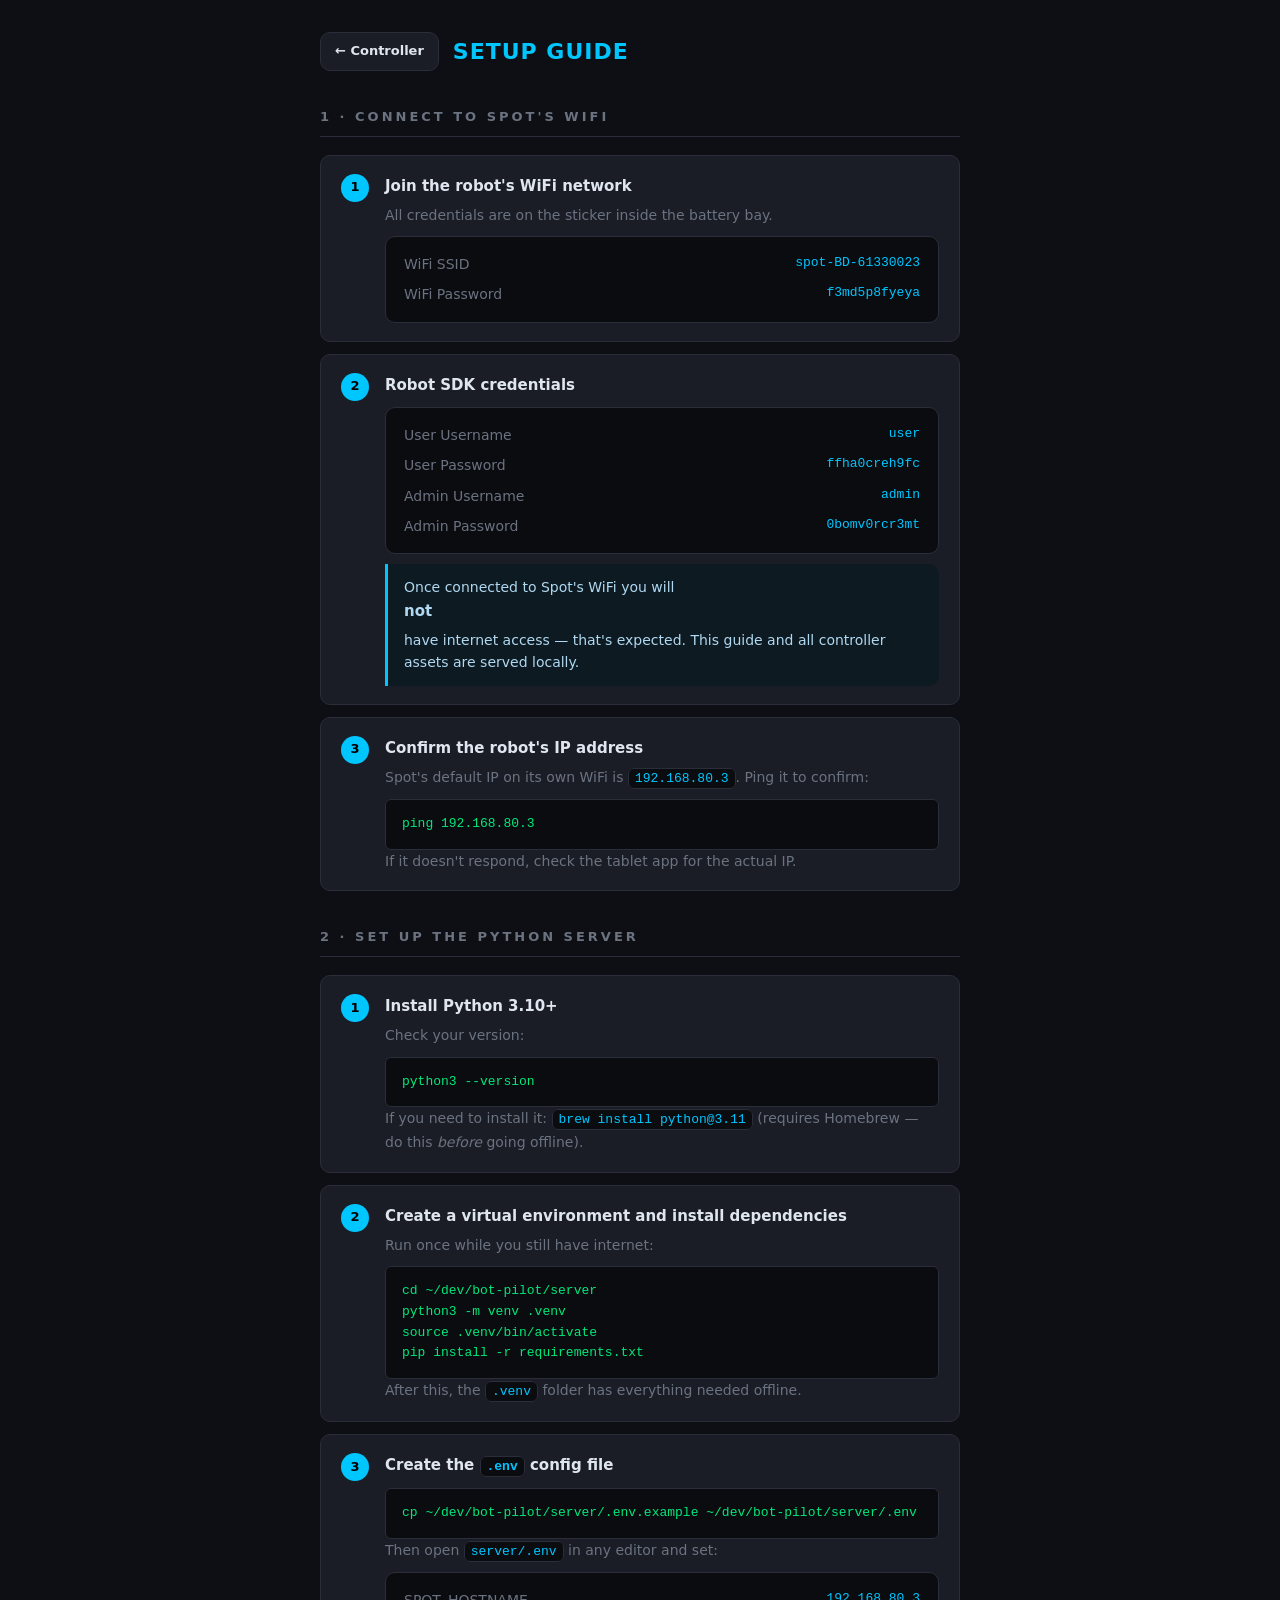
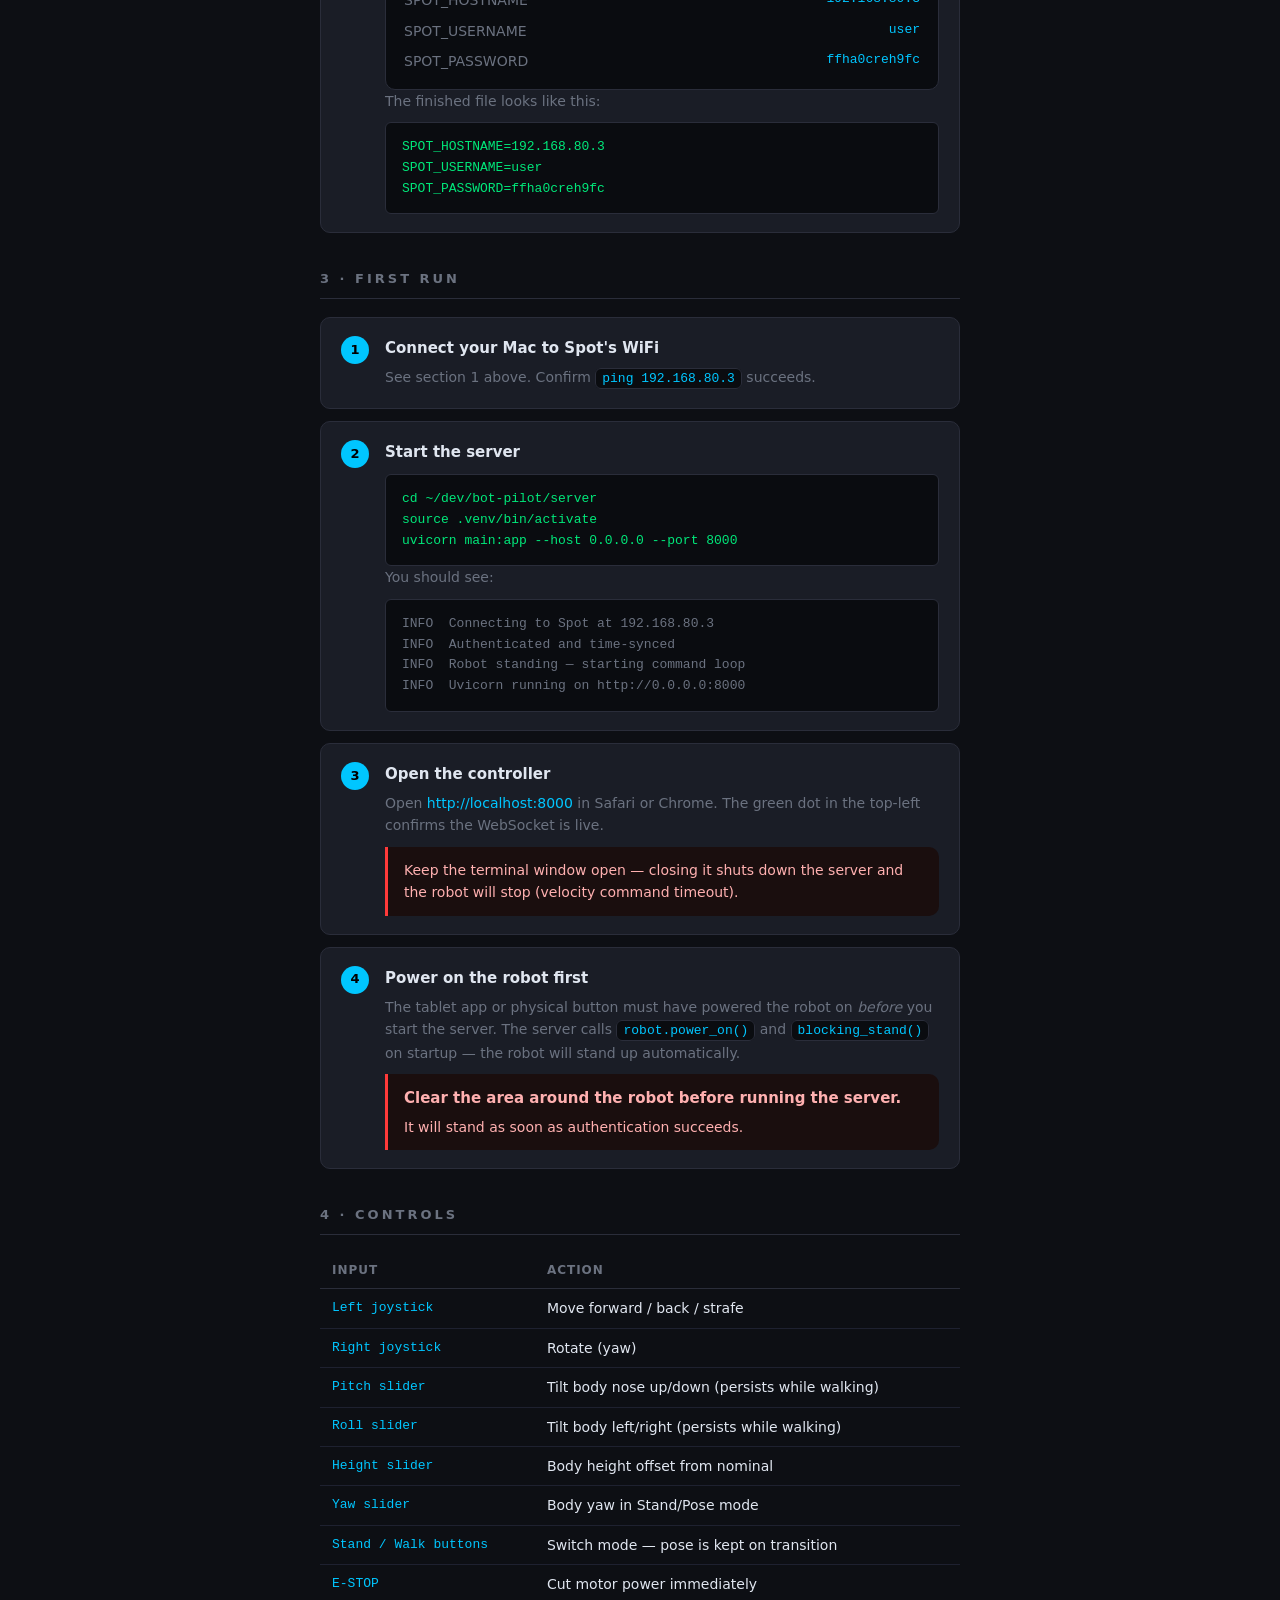
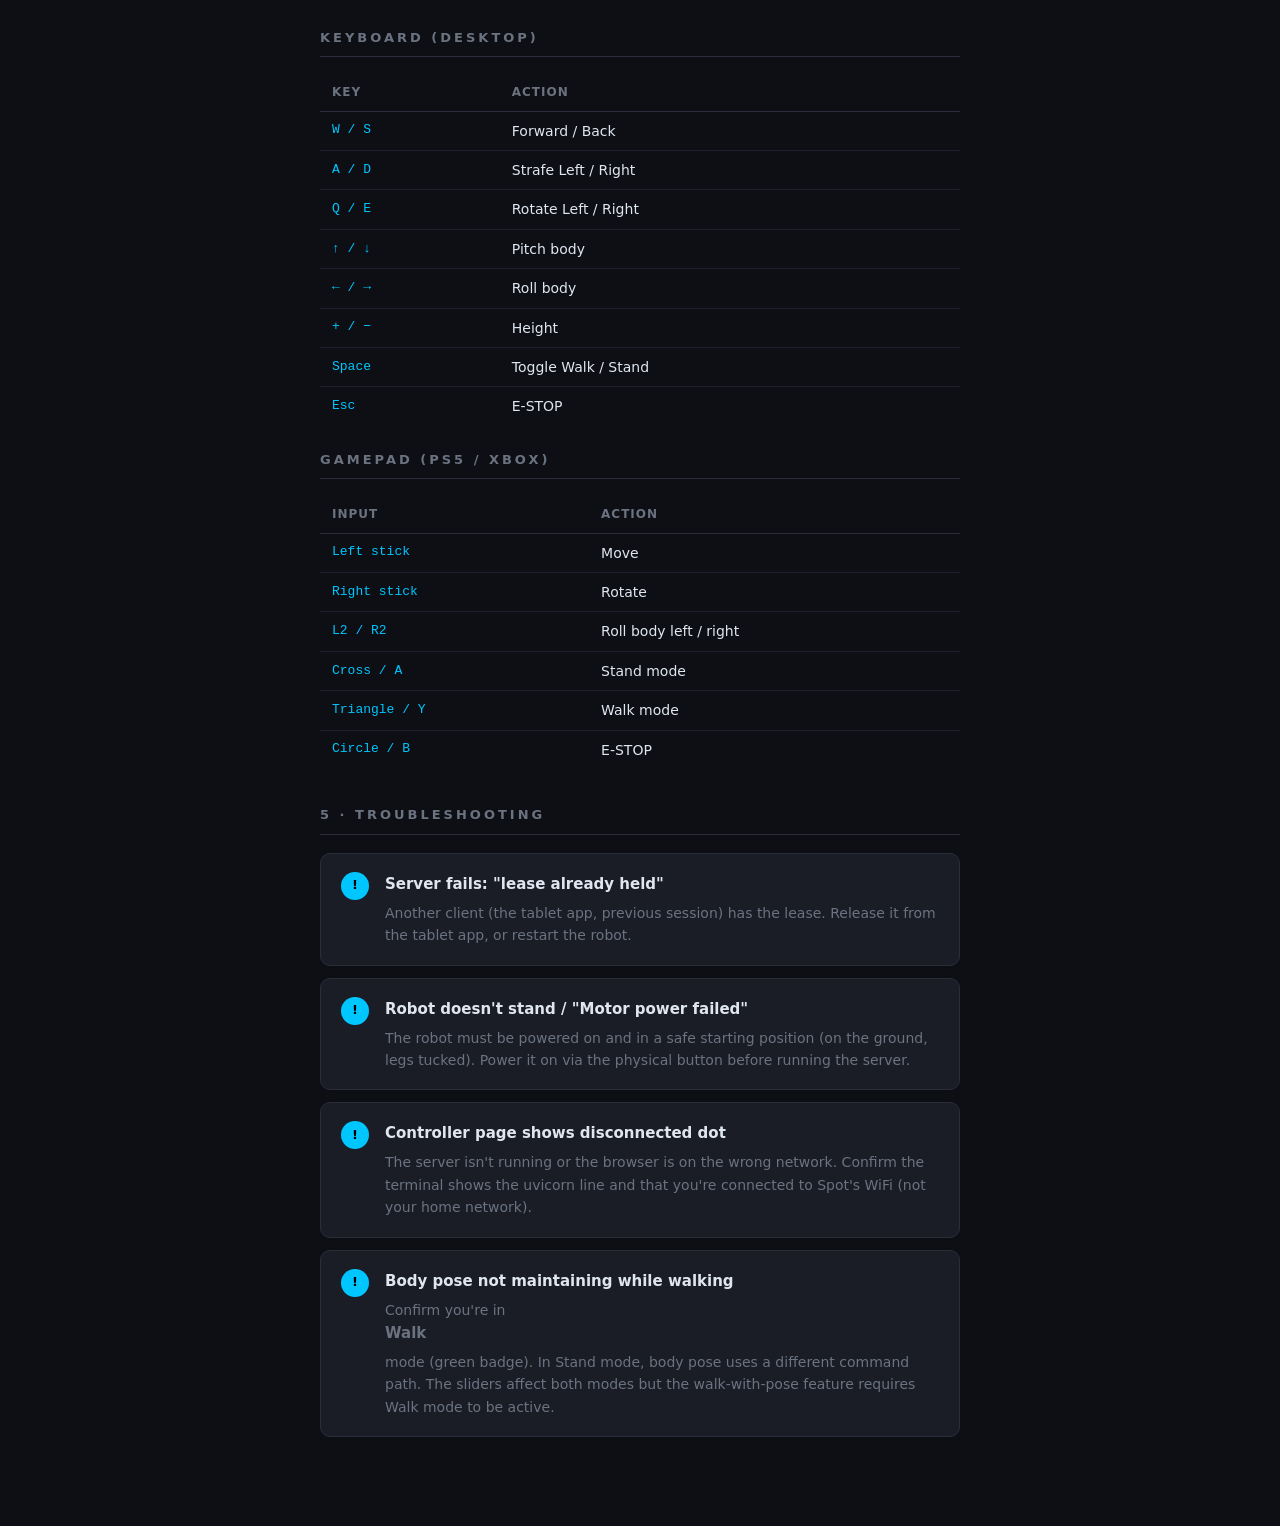
==== web/setup.html @ f23acfa2 "Initial commit — Walkie, a web-based Spot controller - Walk Boston Dynamics Spot while maintaining a" ====
<!DOCTYPE html>
<html lang="en">
<head>
  <meta charset="UTF-8" />
  <meta name="viewport" content="width=device-width, initial-scale=1.0" />
  <title>Spot Controller — Setup Guide</title>
  <style>
    *, *::before, *::after { box-sizing: border-box; margin: 0; padding: 0; }
    :root {
      --bg: #0d0f14; --surface: #1a1d26; --border: #2a2d3a;
      --accent: #00c6ff; --walk: #00e87a; --danger: #ff3a3a;
      --text: #e0e6f0; --muted: #6b7280; --radius: 10px;
    }
    body {
      background: var(--bg); color: var(--text);
      font-family: system-ui, -apple-system, sans-serif;
      line-height: 1.6; font-size: 15px;
    }
    .page { max-width: 680px; margin: 0 auto; padding: 32px 20px 60px; }

    a { color: var(--accent); text-decoration: none; }
    a:hover { text-decoration: underline; }

    header { display: flex; align-items: center; gap: 14px; margin-bottom: 36px; }
    .back {
      display: inline-flex; align-items: center; gap: 6px;
      background: var(--surface); border: 1px solid var(--border);
      border-radius: var(--radius); padding: 8px 14px;
      color: var(--text); font-size: 13px; font-weight: 600;
      text-decoration: none; transition: border-color 0.15s;
    }
    .back:hover { border-color: var(--accent); text-decoration: none; }
    .page-title { font-size: 22px; font-weight: 700; color: var(--accent); letter-spacing: 1px; }

    section { margin-bottom: 36px; }
    h2 {
      font-size: 13px; font-weight: 700; letter-spacing: 3px;
      text-transform: uppercase; color: var(--muted);
      border-bottom: 1px solid var(--border); padding-bottom: 8px;
      margin-bottom: 18px;
    }

    .step {
      background: var(--surface); border: 1px solid var(--border);
      border-radius: var(--radius); padding: 18px 20px;
      margin-bottom: 12px; display: flex; gap: 16px; align-items: flex-start;
    }
    .step-num {
      flex-shrink: 0; width: 28px; height: 28px; border-radius: 50%;
      background: var(--accent); color: #000; font-weight: 800;
      font-size: 13px; display: flex; align-items: center; justify-content: center;
    }
    .step-body { flex: 1; }
    .step-body strong { display: block; margin-bottom: 6px; font-size: 15px; }
    .step-body p { color: var(--muted); font-size: 14px; margin-bottom: 8px; }
    .step-body p:last-child { margin-bottom: 0; }

    code, pre {
      font-family: "SF Mono", "Fira Code", Menlo, monospace;
      font-size: 13px; background: #0a0c10;
      border: 1px solid var(--border); border-radius: 6px;
    }
    code { padding: 2px 6px; color: var(--accent); }
    pre {
      padding: 14px 16px; margin: 10px 0 0; color: var(--walk);
      overflow-x: auto; white-space: pre;
    }
    pre .c { color: var(--muted); }  /* comment */

    .cred-box {
      background: #0a0c10; border: 1px solid var(--border);
      border-radius: var(--radius); padding: 16px 18px; margin-top: 10px;
    }
    .cred-row { display: flex; justify-content: space-between; margin-bottom: 8px; font-size: 14px; }
    .cred-row:last-child { margin-bottom: 0; }
    .cred-key { color: var(--muted); }
    .cred-val { font-family: "SF Mono", Menlo, monospace; color: var(--accent); font-size: 13px; }

    .warn {
      border-left: 3px solid var(--danger); background: #1a0e0e;
      border-radius: 0 var(--radius) var(--radius) 0;
      padding: 12px 16px; font-size: 14px; color: #ffb0b0;
      margin-top: 10px;
    }
    .note {
      border-left: 3px solid var(--accent); background: #0d1a22;
      border-radius: 0 var(--radius) var(--radius) 0;
      padding: 12px 16px; font-size: 14px; color: #b0d8f0;
      margin-top: 10px;
    }

    table { width: 100%; border-collapse: collapse; margin-top: 10px; font-size: 14px; }
    th { text-align: left; padding: 8px 12px; color: var(--muted); font-weight: 600;
         font-size: 12px; letter-spacing: 1px; text-transform: uppercase;
         border-bottom: 1px solid var(--border); }
    td { padding: 8px 12px; border-bottom: 1px solid #1e2130; }
    td:first-child { font-family: "SF Mono", Menlo, monospace; color: var(--accent); font-size: 13px; }
    tr:last-child td { border-bottom: none; }
  </style>
</head>
<body>
<div class="page">

  <header>
    <a href="/" class="back">← Controller</a>
    <span class="page-title">SETUP GUIDE</span>
  </header>

  <!-- ── 1. WiFi ───────────────────────────────────────────── -->
  <section>
    <h2>1 · Connect to Spot's WiFi</h2>

    <div class="step">
      <div class="step-num">1</div>
      <div class="step-body">
        <strong>Join the robot's WiFi network</strong>
        <p>All credentials are on the sticker inside the battery bay.</p>
        <div class="cred-box">
          <div class="cred-row"><span class="cred-key">WiFi SSID</span><span class="cred-val">spot-BD-61330023</span></div>
          <div class="cred-row"><span class="cred-key">WiFi Password</span><span class="cred-val">f3md5p8fyeya</span></div>
        </div>
      </div>
    </div>

    <div class="step">
      <div class="step-num">2</div>
      <div class="step-body">
        <strong>Robot SDK credentials</strong>
        <div class="cred-box">
          <div class="cred-row"><span class="cred-key">User Username</span><span class="cred-val">user</span></div>
          <div class="cred-row"><span class="cred-key">User Password</span><span class="cred-val">ffha0creh9fc</span></div>
          <div class="cred-row"><span class="cred-key">Admin Username</span><span class="cred-val">admin</span></div>
          <div class="cred-row"><span class="cred-key">Admin Password</span><span class="cred-val">0bomv0rcr3mt</span></div>
        </div>
        <div class="note">
          Once connected to Spot's WiFi you will <strong>not</strong> have internet access —
          that's expected. This guide and all controller assets are served locally.
        </div>
      </div>
    </div>

    <div class="step">
      <div class="step-num">3</div>
      <div class="step-body">
        <strong>Confirm the robot's IP address</strong>
        <p>Spot's default IP on its own WiFi is <code>192.168.80.3</code>.
           Ping it to confirm:</p>
        <pre>ping 192.168.80.3</pre>
        <p>If it doesn't respond, check the tablet app for the actual IP.</p>
      </div>
    </div>
  </section>

  <!-- ── 2. Python setup ──────────────────────────────────── -->
  <section>
    <h2>2 · Set Up the Python Server</h2>

    <div class="step">
      <div class="step-num">1</div>
      <div class="step-body">
        <strong>Install Python 3.10+</strong>
        <p>Check your version:</p>
        <pre>python3 --version</pre>
        <p>If you need to install it: <code>brew install python@3.11</code>
           (requires Homebrew — do this <em>before</em> going offline).</p>
      </div>
    </div>

    <div class="step">
      <div class="step-num">2</div>
      <div class="step-body">
        <strong>Create a virtual environment and install dependencies</strong>
        <p>Run once while you still have internet:</p>
        <pre>cd ~/dev/bot-pilot/server
python3 -m venv .venv
source .venv/bin/activate
pip install -r requirements.txt</pre>
        <p>After this, the <code>.venv</code> folder has everything needed offline.</p>
      </div>
    </div>

    <div class="step">
      <div class="step-num">3</div>
      <div class="step-body">
        <strong>Create the <code>.env</code> config file</strong>
        <pre>cp ~/dev/bot-pilot/server/.env.example ~/dev/bot-pilot/server/.env</pre>
        <p>Then open <code>server/.env</code> in any editor and set:</p>
        <div class="cred-box">
          <div class="cred-row"><span class="cred-key">SPOT_HOSTNAME</span><span class="cred-val">192.168.80.3</span></div>
          <div class="cred-row"><span class="cred-key">SPOT_USERNAME</span><span class="cred-val">user</span></div>
          <div class="cred-row"><span class="cred-key">SPOT_PASSWORD</span><span class="cred-val">ffha0creh9fc</span></div>
        </div>
        <p>The finished file looks like this:</p>
        <pre>SPOT_HOSTNAME=192.168.80.3
SPOT_USERNAME=user
SPOT_PASSWORD=ffha0creh9fc</pre>
      </div>
    </div>
  </section>

  <!-- ── 3. First run ─────────────────────────────────────── -->
  <section>
    <h2>3 · First Run</h2>

    <div class="step">
      <div class="step-num">1</div>
      <div class="step-body">
        <strong>Connect your Mac to Spot's WiFi</strong>
        <p>See section 1 above. Confirm <code>ping 192.168.80.3</code> succeeds.</p>
      </div>
    </div>

    <div class="step">
      <div class="step-num">2</div>
      <div class="step-body">
        <strong>Start the server</strong>
        <pre>cd ~/dev/bot-pilot/server
source .venv/bin/activate
uvicorn main:app --host 0.0.0.0 --port 8000</pre>
        <p>You should see:</p>
        <pre><span class="c">INFO  Connecting to Spot at 192.168.80.3
INFO  Authenticated and time-synced
INFO  Robot standing — starting command loop
INFO  Uvicorn running on http://0.0.0.0:8000</span></pre>
      </div>
    </div>

    <div class="step">
      <div class="step-num">3</div>
      <div class="step-body">
        <strong>Open the controller</strong>
        <p>Open <a href="/">http://localhost:8000</a> in Safari or Chrome.
           The green dot in the top-left confirms the WebSocket is live.</p>
        <div class="warn">
          Keep the terminal window open — closing it shuts down the server
          and the robot will stop (velocity command timeout).
        </div>
      </div>
    </div>

    <div class="step">
      <div class="step-num">4</div>
      <div class="step-body">
        <strong>Power on the robot first</strong>
        <p>The tablet app or physical button must have powered the robot on
           <em>before</em> you start the server. The server calls <code>robot.power_on()</code>
           and <code>blocking_stand()</code> on startup — the robot will stand up automatically.</p>
        <div class="warn">
          <strong>Clear the area around the robot before running the server.</strong>
          It will stand as soon as authentication succeeds.
        </div>
      </div>
    </div>
  </section>

  <!-- ── 4. Controls ──────────────────────────────────────── -->
  <section>
    <h2>4 · Controls</h2>

    <table>
      <tr><th>Input</th><th>Action</th></tr>
      <tr><td>Left joystick</td><td>Move forward / back / strafe</td></tr>
      <tr><td>Right joystick</td><td>Rotate (yaw)</td></tr>
      <tr><td>Pitch slider</td><td>Tilt body nose up/down (persists while walking)</td></tr>
      <tr><td>Roll slider</td><td>Tilt body left/right (persists while walking)</td></tr>
      <tr><td>Height slider</td><td>Body height offset from nominal</td></tr>
      <tr><td>Yaw slider</td><td>Body yaw in Stand/Pose mode</td></tr>
      <tr><td>Stand / Walk buttons</td><td>Switch mode — pose is kept on transition</td></tr>
      <tr><td>E-STOP</td><td>Cut motor power immediately</td></tr>
    </table>

    <h2 style="margin-top: 24px;">Keyboard (desktop)</h2>
    <table>
      <tr><th>Key</th><th>Action</th></tr>
      <tr><td>W / S</td><td>Forward / Back</td></tr>
      <tr><td>A / D</td><td>Strafe Left / Right</td></tr>
      <tr><td>Q / E</td><td>Rotate Left / Right</td></tr>
      <tr><td>↑ / ↓</td><td>Pitch body</td></tr>
      <tr><td>← / →</td><td>Roll body</td></tr>
      <tr><td>+ / −</td><td>Height</td></tr>
      <tr><td>Space</td><td>Toggle Walk / Stand</td></tr>
      <tr><td>Esc</td><td>E-STOP</td></tr>
    </table>

    <h2 style="margin-top: 24px;">Gamepad (PS5 / Xbox)</h2>
    <table>
      <tr><th>Input</th><th>Action</th></tr>
      <tr><td>Left stick</td><td>Move</td></tr>
      <tr><td>Right stick</td><td>Rotate</td></tr>
      <tr><td>L2 / R2</td><td>Roll body left / right</td></tr>
      <tr><td>Cross / A</td><td>Stand mode</td></tr>
      <tr><td>Triangle / Y</td><td>Walk mode</td></tr>
      <tr><td>Circle / B</td><td>E-STOP</td></tr>
    </table>
  </section>

  <!-- ── 5. Troubleshooting ───────────────────────────────── -->
  <section>
    <h2>5 · Troubleshooting</h2>

    <div class="step">
      <div class="step-num">!</div>
      <div class="step-body">
        <strong>Server fails: "lease already held"</strong>
        <p>Another client (the tablet app, previous session) has the lease.
           Release it from the tablet app, or restart the robot.</p>
      </div>
    </div>

    <div class="step">
      <div class="step-num">!</div>
      <div class="step-body">
        <strong>Robot doesn't stand / "Motor power failed"</strong>
        <p>The robot must be powered on and in a safe starting position (on the ground, legs tucked).
           Power it on via the physical button before running the server.</p>
      </div>
    </div>

    <div class="step">
      <div class="step-num">!</div>
      <div class="step-body">
        <strong>Controller page shows disconnected dot</strong>
        <p>The server isn't running or the browser is on the wrong network.
           Confirm the terminal shows the uvicorn line and that you're connected
           to Spot's WiFi (not your home network).</p>
      </div>
    </div>

    <div class="step">
      <div class="step-num">!</div>
      <div class="step-body">
        <strong>Body pose not maintaining while walking</strong>
        <p>Confirm you're in <strong>Walk</strong> mode (green badge). In Stand mode,
           body pose uses a different command path. The sliders affect both modes
           but the walk-with-pose feature requires Walk mode to be active.</p>
      </div>
    </div>
  </section>

</div>
</body>
</html>
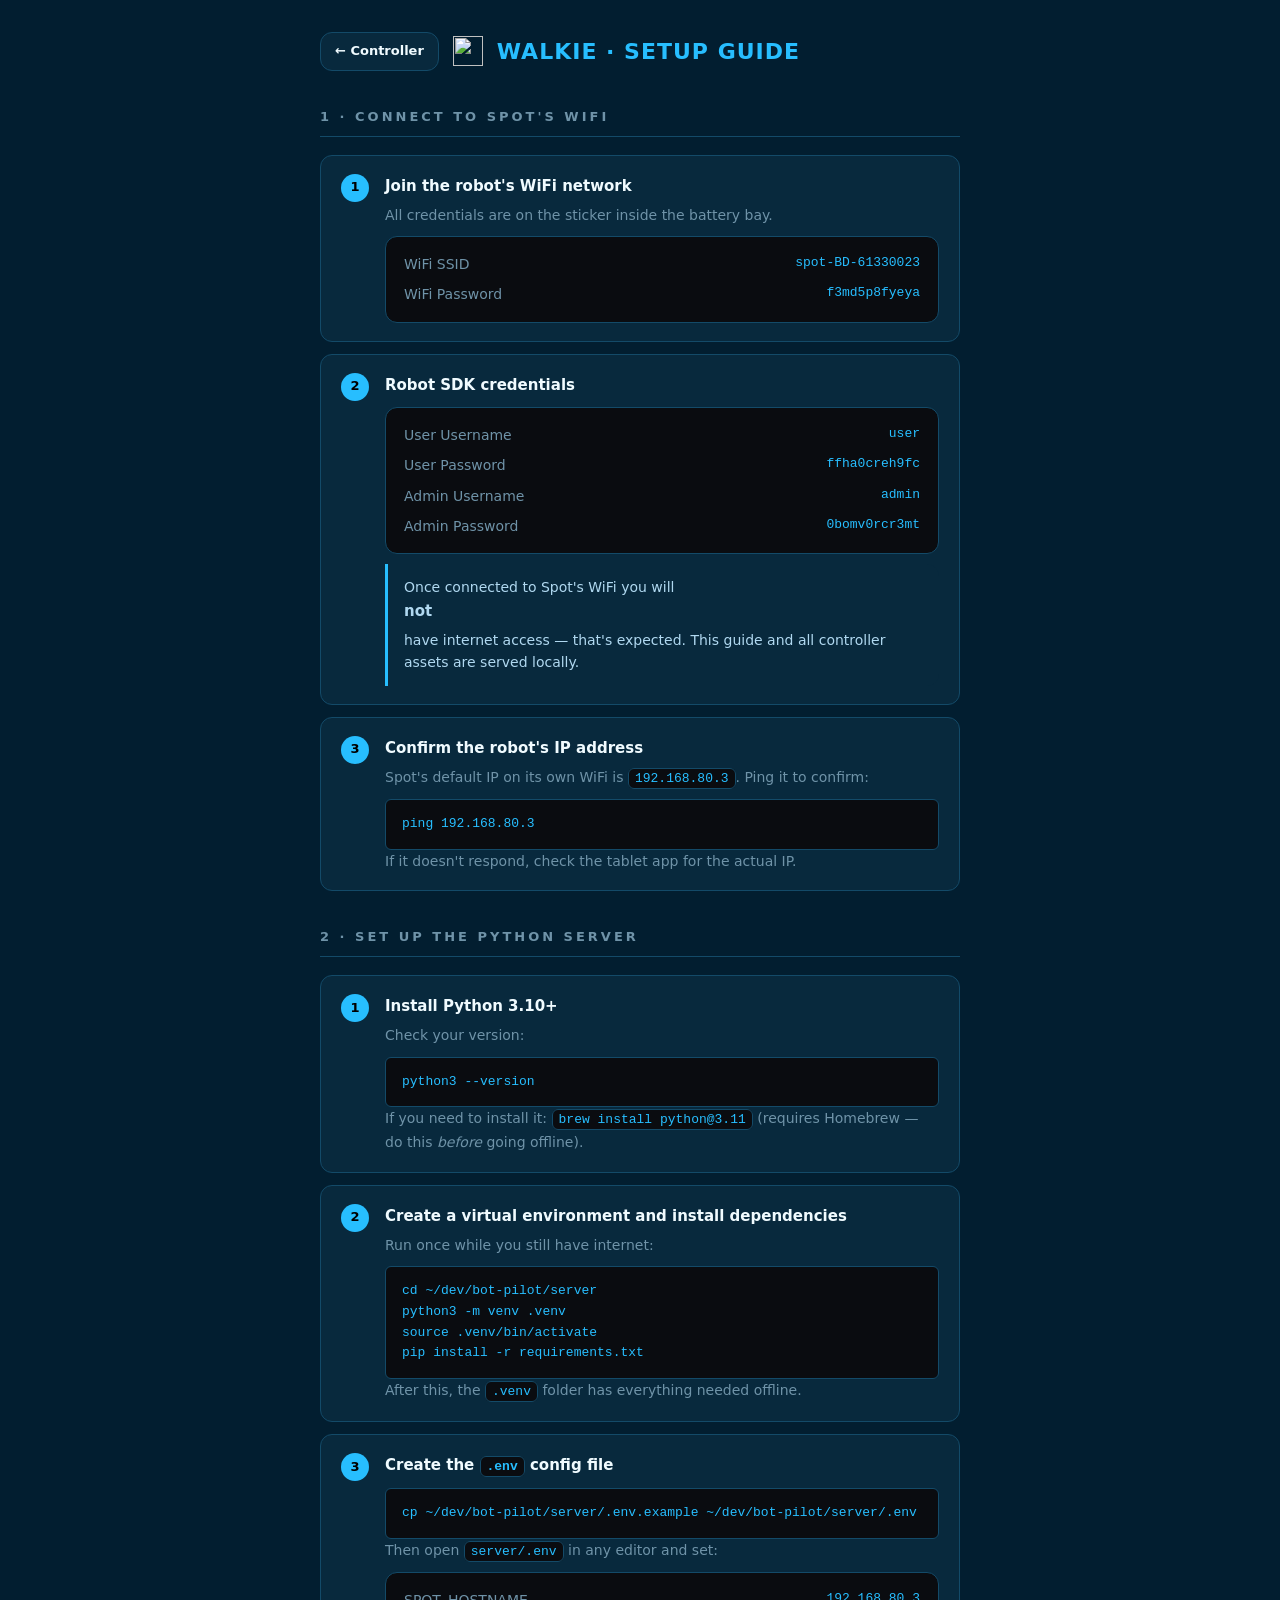
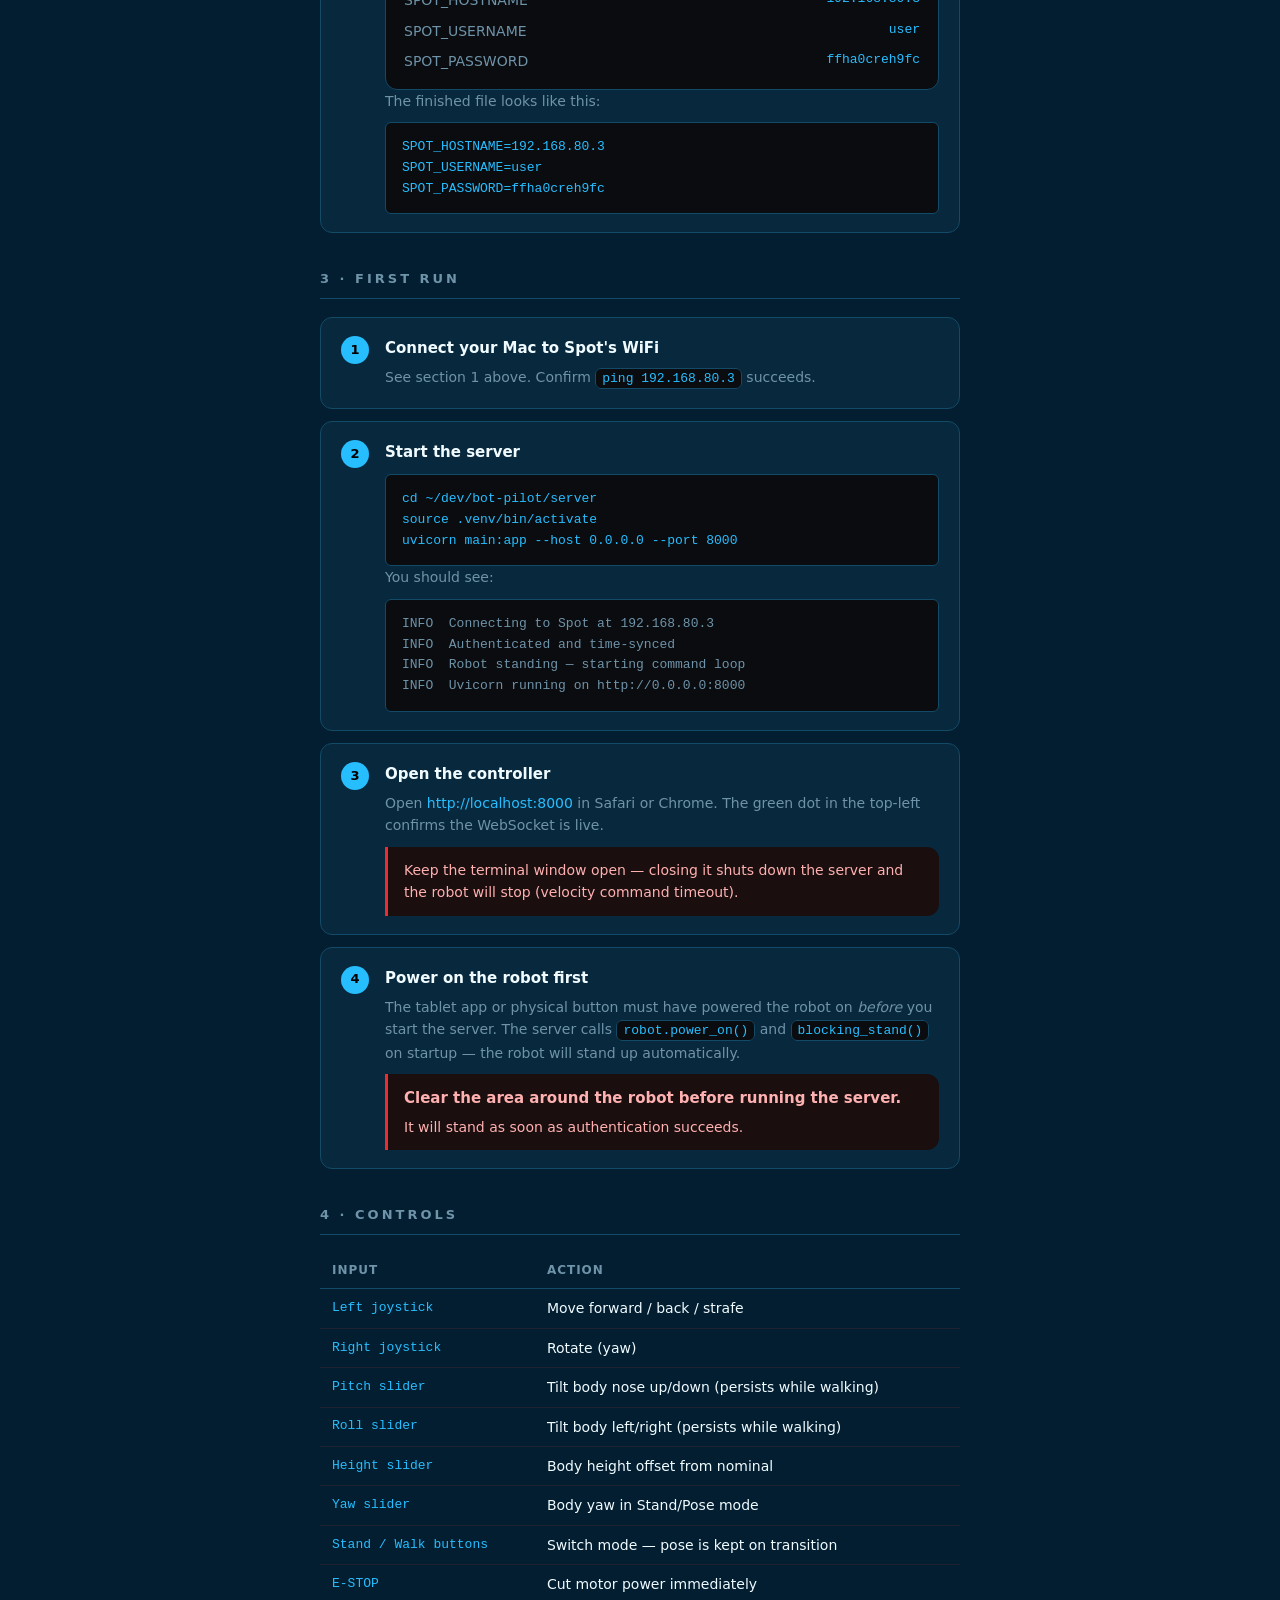
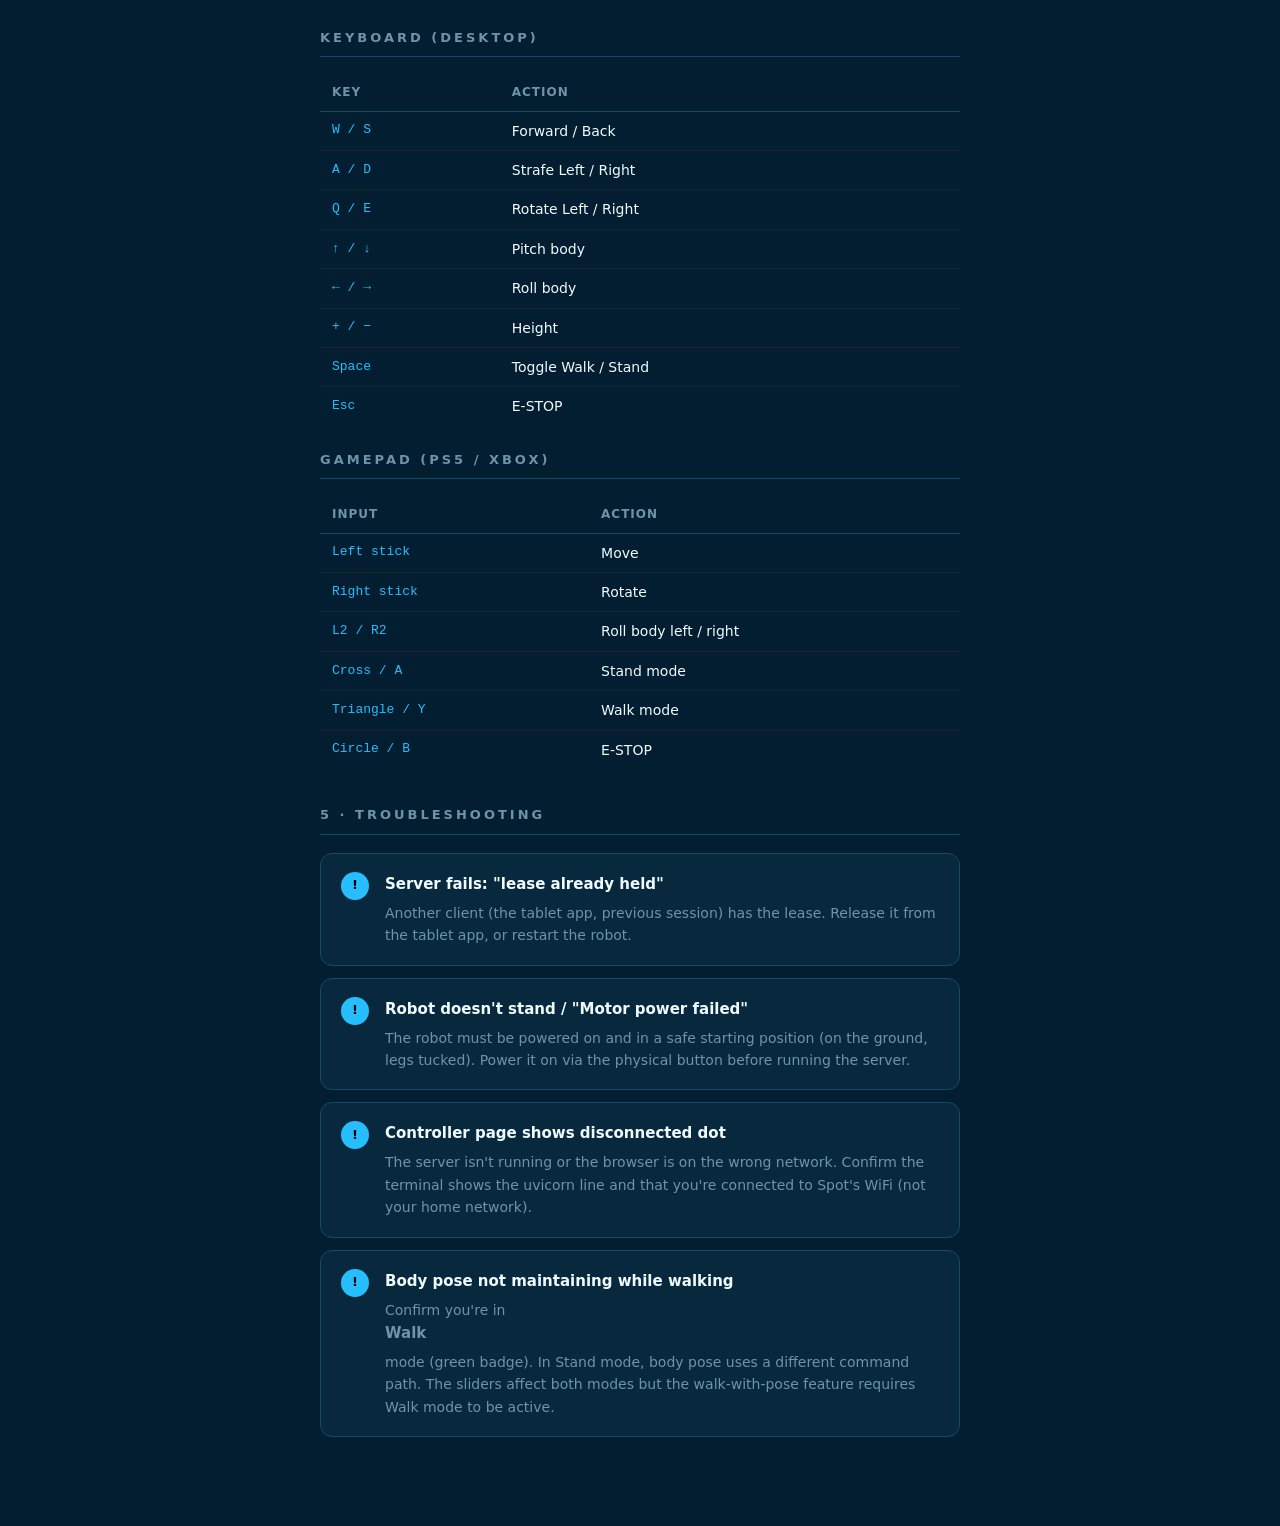
==== commit 11f9c34b: "Rebrand UI to WALKIE by Lingonberry Jam (logo + palette) - Name the app WALKIE, with "by Lingonberry" ====
--- a/web/setup.html
+++ b/web/setup.html
@@ -3,13 +3,14 @@
 <head>
   <meta charset="UTF-8" />
   <meta name="viewport" content="width=device-width, initial-scale=1.0" />
-  <title>Spot Controller — Setup Guide</title>
+  <title>WALKIE — Setup Guide</title>
+  <link rel="icon" href="/logo.svg" type="image/svg+xml" />
   <style>
     *, *::before, *::after { box-sizing: border-box; margin: 0; padding: 0; }
     :root {
-      --bg: #0d0f14; --surface: #1a1d26; --border: #2a2d3a;
-      --accent: #00c6ff; --walk: #00e87a; --danger: #ff3a3a;
-      --text: #e0e6f0; --muted: #6b7280; --radius: 10px;
+      --bg: #021E30; --surface: #08293D; --border: #134A68;
+      --accent: #27BEFF; --walk: #27BEFF; --danger: #ED2C2F;
+      --text: #F0FBFF; --muted: #6F93A8; --radius: 12px;
     }
     body {
       background: var(--bg); color: var(--text);
@@ -83,7 +84,7 @@
       margin-top: 10px;
     }
     .note {
-      border-left: 3px solid var(--accent); background: #0d1a22;
+      border-left: 3px solid var(--accent); background: #08293D;
       border-radius: 0 var(--radius) var(--radius) 0;
       padding: 12px 16px; font-size: 14px; color: #b0d8f0;
       margin-top: 10px;
@@ -103,7 +104,8 @@
 
   <header>
     <a href="/" class="back">← Controller</a>
-    <span class="page-title">SETUP GUIDE</span>
+    <img src="/logo.svg" alt="" style="width:30px;height:30px" />
+    <span class="page-title">WALKIE · SETUP GUIDE</span>
   </header>
 
   <!-- ── 1. WiFi ───────────────────────────────────────────── -->
